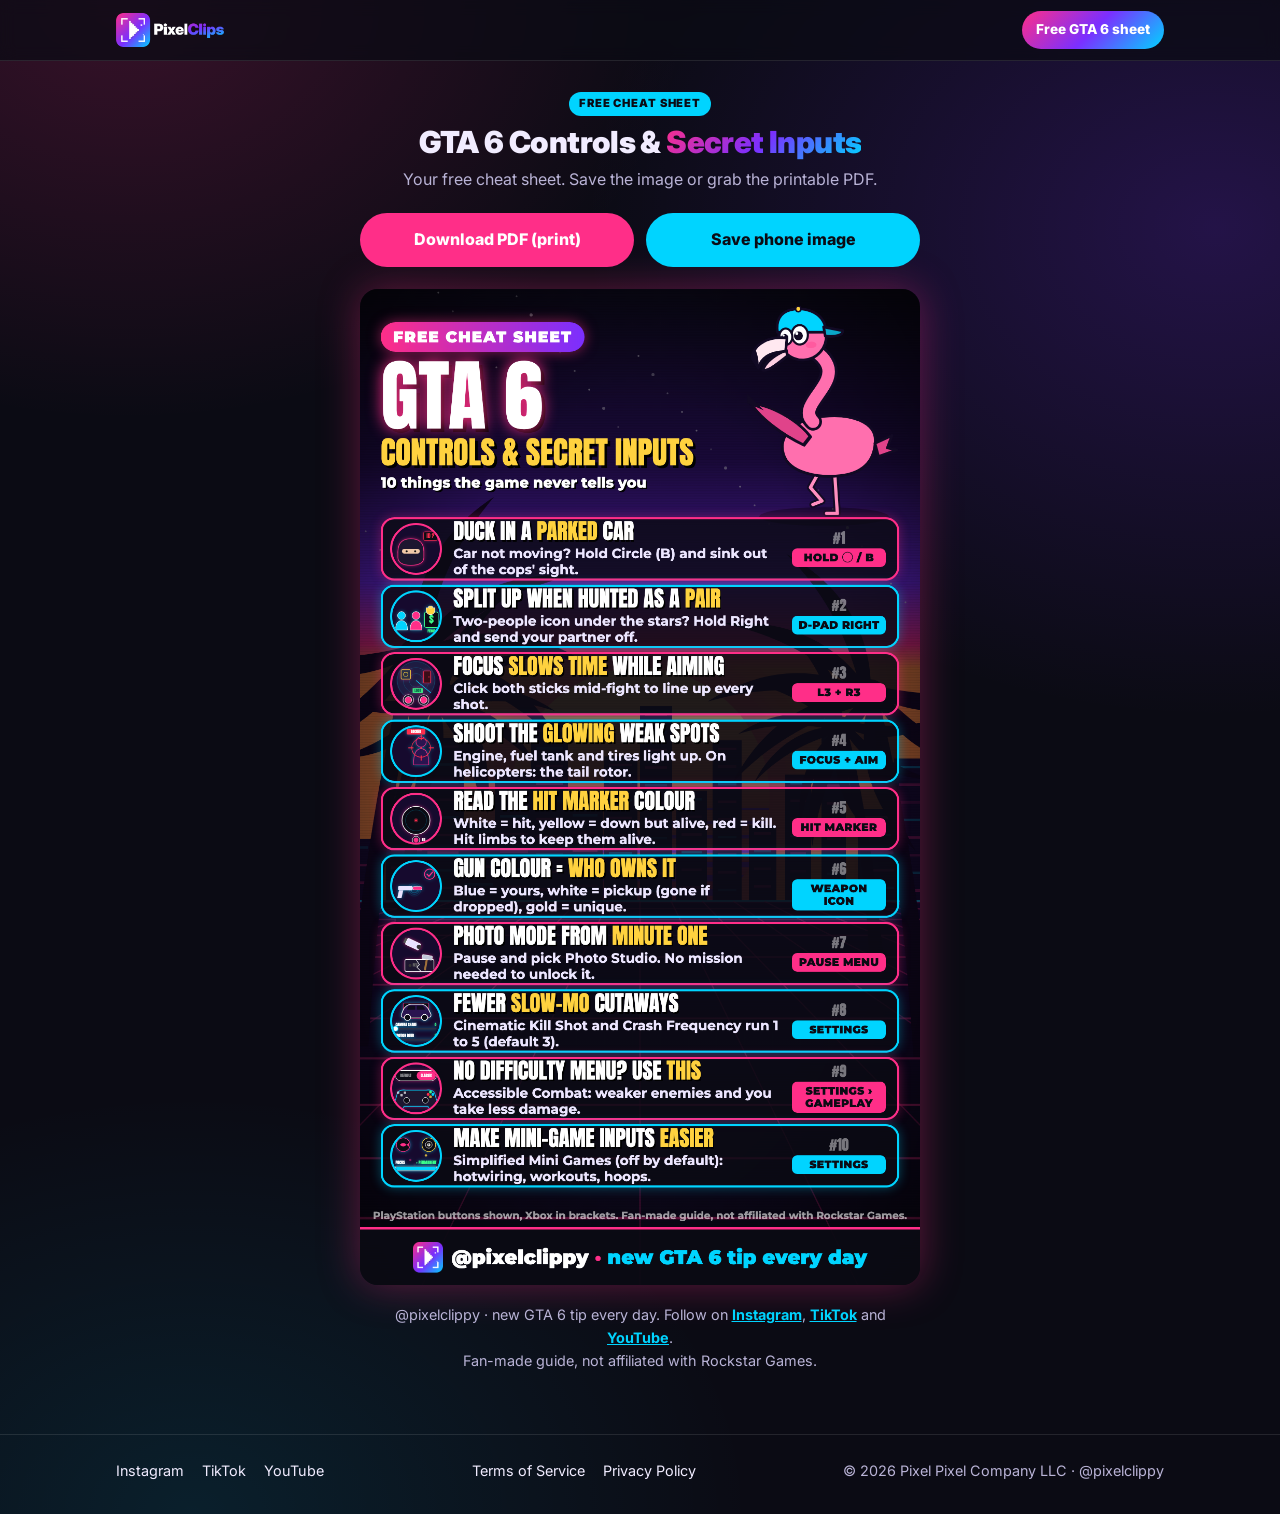
==== gta6-cheat-sheet/index.html @ 6343e616 "Revamp site in the Pixel Clips brand style; add GTA 6 cheat sheet page - Home: logo, bio, Instagram/" ====
<!doctype html>
<html lang="en">
<head>
<meta charset="utf-8">
<meta name="viewport" content="width=device-width, initial-scale=1">
<title>GTA 6 Controls &amp; Secret Inputs Cheat Sheet | Pixel Clips</title>
<meta name="description" content="Free one-page GTA 6 cheat sheet: 10 controls, settings and hidden inputs the game never tells you. From @pixelclippy.">
<meta name="theme-color" content="#0B0B14">
<link rel="icon" type="image/png" href="../assets/favicon.png">
<link rel="apple-touch-icon" href="../assets/apple-touch-icon.png">
<link rel="preconnect" href="https://fonts.googleapis.com">
<link rel="preconnect" href="https://fonts.gstatic.com" crossorigin>
<link href="https://fonts.googleapis.com/css2?family=Inter:wght@400;600;700;800;900&display=swap" rel="stylesheet">
<link rel="stylesheet" href="../assets/site.css">
<meta property="og:type" content="website">
<meta property="og:url" content="https://pixelpixelcompany.github.io/pixelclips-site/gta6-cheat-sheet/">
<meta property="og:title" content="GTA 6 Controls &amp; Secret Inputs Cheat Sheet">
<meta property="og:description" content="10 controls, settings and hidden inputs the game never tells you. Free from @pixelclippy.">
<meta property="og:image" content="https://pixelpixelcompany.github.io/pixelclips-site/gta6-cheat-sheet/gta6-cheat-sheet.png">
<meta property="og:image:width" content="1080">
<meta property="og:image:height" content="1920">
<meta name="twitter:card" content="summary_large_image">
</head>
<body>
<header class="site-header"><div class="wrap">
  <a class="brand" href="../" aria-label="Pixel Clips home"><img src="../assets/wordmark.png" width="800" height="252" alt="Pixel Clips"></a>
  <a class="header-cta" href="../gta6-cheat-sheet/">Free GTA 6 sheet</a>
</div></header>
<main class="wrap">
  <section class="sheet">
    <span class="tag">Free cheat sheet</span>
    <h1>GTA 6 Controls &amp; <span class="grad">Secret Inputs</span></h1>
    <p class="lead">Your free cheat sheet. Save the image or grab the printable PDF.</p>
    <div class="btns">
      <a class="btn btn-pink" href="gta6-cheat-sheet.pdf" download>Download PDF (print)</a>
      <a class="btn btn-cyan" href="gta6-cheat-sheet.png" download>Save phone image</a>
    </div>
    <img class="sheet-img" src="gta6-cheat-sheet.png" width="1080" height="1920" alt="GTA 6 controls and secret inputs cheat sheet: 10 tips with button inputs, hosted by Dash the flamingo">
    <p class="note">@pixelclippy &middot; new GTA 6 tip every day. Follow on <a href="https://www.instagram.com/pixelclippy/">Instagram</a>, <a href="https://www.tiktok.com/@pixelclippy">TikTok</a> and <a href="https://www.youtube.com/@pixelclippy">YouTube</a>.<br>Fan-made guide, not affiliated with Rockstar Games.</p>
  </section>
</main>
<footer class="site-footer"><div class="wrap">
  <nav aria-label="Social"><a href="https://www.instagram.com/pixelclippy/">Instagram</a><a href="https://www.tiktok.com/@pixelclippy">TikTok</a><a href="https://www.youtube.com/@pixelclippy">YouTube</a></nav>
  <nav aria-label="Legal"><a href="../terms.html">Terms of Service</a><a href="../privacy.html">Privacy Policy</a></nav>
  <div>&copy; 2026 Pixel Pixel Company LLC &middot; @pixelclippy</div>
</div></footer>
</body>
</html>
---- assets/site.css ----
/* Pixel Clips site. Brand kit colours: pink #FF2E88, purple #7B2FFF, cyan #00D4FF, background #0B0B14. Font: Inter. */
:root {
  --bg: #0B0B14;
  --panel: #14142a;
  --line: rgba(255, 255, 255, 0.10);
  --pink: #FF2E88;
  --purple: #7B2FFF;
  --cyan: #00D4FF;
  --text: #f1ecff;
  --muted: #b9b3d6;
  --grad: linear-gradient(135deg, #FF2E88 0%, #7B2FFF 50%, #00D4FF 100%);
  --radius: 18px;
}
* { box-sizing: border-box; }
html { -webkit-text-size-adjust: 100%; }
body {
  margin: 0;
  min-height: 100vh;
  display: flex;
  flex-direction: column;
  background-color: var(--bg);
  /* pixel confetti like the banner, pure CSS */
  background-image:
    radial-gradient(800px 600px at 10% 0%, rgba(255, 46, 136, 0.18), transparent 70%),
    radial-gradient(900px 700px at 95% 15%, rgba(123, 47, 255, 0.22), transparent 70%),
    radial-gradient(800px 600px at 15% 100%, rgba(0, 212, 255, 0.10), transparent 70%);
  color: var(--text);
  font-family: "Inter", -apple-system, BlinkMacSystemFont, "Segoe UI", Roboto, sans-serif;
  line-height: 1.6;
  overflow-x: hidden;
}
img { max-width: 100%; height: auto; display: block; }
a { color: var(--cyan); }
a:hover { color: #fff; }
:focus-visible { outline: 3px solid var(--cyan); outline-offset: 3px; border-radius: 6px; }

.wrap { width: 100%; max-width: 1080px; margin: 0 auto; padding: 0 16px; }

/* header */
.site-header { border-bottom: 1px solid var(--line); background: rgba(11, 11, 20, 0.75); backdrop-filter: blur(8px); position: sticky; top: 0; z-index: 10; }
.site-header .wrap { display: flex; align-items: center; justify-content: space-between; gap: 12px; height: 60px; }
.brand { display: block; }
.brand img { height: 34px; width: auto; }
.header-cta { font-weight: 800; font-size: 0.85rem; text-decoration: none; color: #fff; padding: 8px 14px; border-radius: 999px; background: var(--grad); white-space: nowrap; }
.header-cta:hover { color: #fff; filter: brightness(1.1); }

main { flex: 1; }

/* footer */
.site-footer { border-top: 1px solid var(--line); margin-top: 48px; padding: 24px 0 32px; font-size: 0.9rem; color: var(--muted); }
.site-footer .wrap { display: flex; flex-wrap: wrap; gap: 10px 24px; align-items: center; justify-content: space-between; }
.site-footer nav { display: flex; flex-wrap: wrap; gap: 8px 18px; }
.site-footer a { color: var(--text); text-decoration: none; }
.site-footer a:hover { color: var(--cyan); }

/* home hero */
.hero { padding: 28px 0 8px; display: grid; gap: 24px; align-items: center; }
.hero-copy { text-align: center; }
.hero-logo { width: 112px; height: 112px; margin: 0 auto 18px; border-radius: 26px; box-shadow: 0 0 40px rgba(123, 47, 255, 0.5); }
.hero h1 { margin: 0; font-size: 2.6rem; line-height: 1; font-weight: 900; letter-spacing: -0.03em; }
.hero h1 .grad { background: var(--grad); -webkit-background-clip: text; background-clip: text; color: transparent; }
.handle { margin: 8px 0 0; font-weight: 700; color: var(--cyan); }
.bio { margin: 14px auto 0; max-width: 30ch; font-size: 1.15rem; font-weight: 600; color: var(--text); }
.hero-dash { position: relative; max-width: 260px; margin: 0 auto; }
.hero-dash::before { content: ""; position: absolute; inset: 12% 4% 2%; background: radial-gradient(circle, rgba(255, 46, 136, 0.35), transparent 65%); z-index: -1; }
.hero-dash figcaption { text-align: center; font-size: 0.85rem; color: var(--muted); margin-top: 6px; }
.hero-dash strong { color: var(--pink); }

/* social buttons */
.socials { display: grid; gap: 12px; margin: 26px auto 0; max-width: 420px; }
.btn { display: flex; align-items: center; justify-content: center; gap: 10px; min-height: 54px; padding: 12px 20px; border-radius: 999px; font-weight: 800; font-size: 1rem; text-decoration: none; color: #fff; border: 2px solid transparent; transition: transform 0.15s ease, filter 0.15s ease; }
.btn:hover { color: #fff; transform: translateY(-2px); filter: brightness(1.1); }
.btn svg { width: 22px; height: 22px; flex: none; fill: currentColor; }
.btn-ig { background: linear-gradient(90deg, #FF2E88, #7B2FFF); }
.btn-tt { background: #1b1b30; border-color: var(--cyan); }
.btn-yt { background: #1b1b30; border-color: var(--pink); }
.btn-pink { background: var(--pink); }
.btn-cyan { background: var(--cyan); color: var(--bg); }
.btn-cyan:hover { color: var(--bg); }

/* freebie card */
.freebie { margin: 36px auto 0; max-width: 760px; display: grid; grid-template-columns: 96px 1fr; gap: 16px; align-items: center; padding: 16px; border-radius: var(--radius); background: var(--panel); border: 2px solid transparent; background-image: linear-gradient(var(--panel), var(--panel)), var(--grad); background-origin: border-box; background-clip: padding-box, border-box; text-decoration: none; color: var(--text); box-shadow: 0 0 34px rgba(255, 46, 136, 0.22); transition: transform 0.15s ease; }
.freebie:hover { color: var(--text); transform: translateY(-2px); }
.freebie img { width: 96px; border-radius: 10px; }
.tag { display: inline-block; font-size: 0.7rem; font-weight: 900; letter-spacing: 0.08em; text-transform: uppercase; color: var(--bg); background: var(--cyan); padding: 3px 10px; border-radius: 999px; }
.freebie h2 { margin: 8px 0 4px; font-size: 1.15rem; line-height: 1.25; font-weight: 900; }
.freebie p { margin: 0; color: var(--muted); font-size: 0.92rem; line-height: 1.45; }
.freebie .go { display: inline-block; margin-top: 8px; font-weight: 800; color: var(--pink); }

/* cheat sheet page */
.sheet { max-width: 560px; margin: 0 auto; padding: 28px 0 0; text-align: center; }
.sheet h1 { margin: 10px 0 8px; font-size: 1.9rem; line-height: 1.1; font-weight: 900; letter-spacing: -0.02em; }
.sheet h1 .grad { background: var(--grad); -webkit-background-clip: text; background-clip: text; color: transparent; }
.sheet .lead { margin: 0 0 20px; color: var(--muted); }
.sheet .btns { display: grid; gap: 12px; margin: 0 0 22px; }
.sheet-img { width: 100%; border-radius: var(--radius); box-shadow: 0 0 40px rgba(255, 46, 136, 0.35); }
.sheet .note { margin-top: 18px; font-size: 0.9rem; color: var(--muted); }
.sheet .note a { font-weight: 700; }

/* legal pages: original text, restyled */
.legal { max-width: 720px; margin: 0 auto; padding: 32px 0 0; }
.legal h1 { font-size: 1.8rem; line-height: 1.15; font-weight: 900; letter-spacing: -0.02em; margin: 0 0 12px; background: var(--grad); -webkit-background-clip: text; background-clip: text; color: transparent; }
.legal p, .legal li { color: var(--text); }
.legal strong { color: #fff; }
.legal ol { padding-left: 1.3em; }
.legal li { margin-bottom: 10px; }
.legal li::marker { color: var(--pink); font-weight: 800; }
.legal a { overflow-wrap: anywhere; }

@media (min-width: 560px) {
  .socials { grid-template-columns: repeat(3, 1fr); max-width: 640px; }
  .sheet .btns { grid-template-columns: 1fr 1fr; }
}
@media (min-width: 900px) {
  .hero { grid-template-columns: 1.3fr 1fr; padding-top: 56px; }
  .hero-copy { text-align: left; }
  .hero-logo { margin: 0 0 22px; }
  .hero h1 { font-size: 4rem; }
  .bio { margin-left: 0; font-size: 1.3rem; }
  .socials { margin-left: 0; }
  .hero-dash { max-width: 340px; }
  .freebie { grid-template-columns: 130px 1fr; padding: 20px; gap: 24px; }
  .freebie img { width: 130px; }
  .freebie h2 { font-size: 1.4rem; }
}
@media (prefers-reduced-motion: reduce) { * { transition: none !important; } }
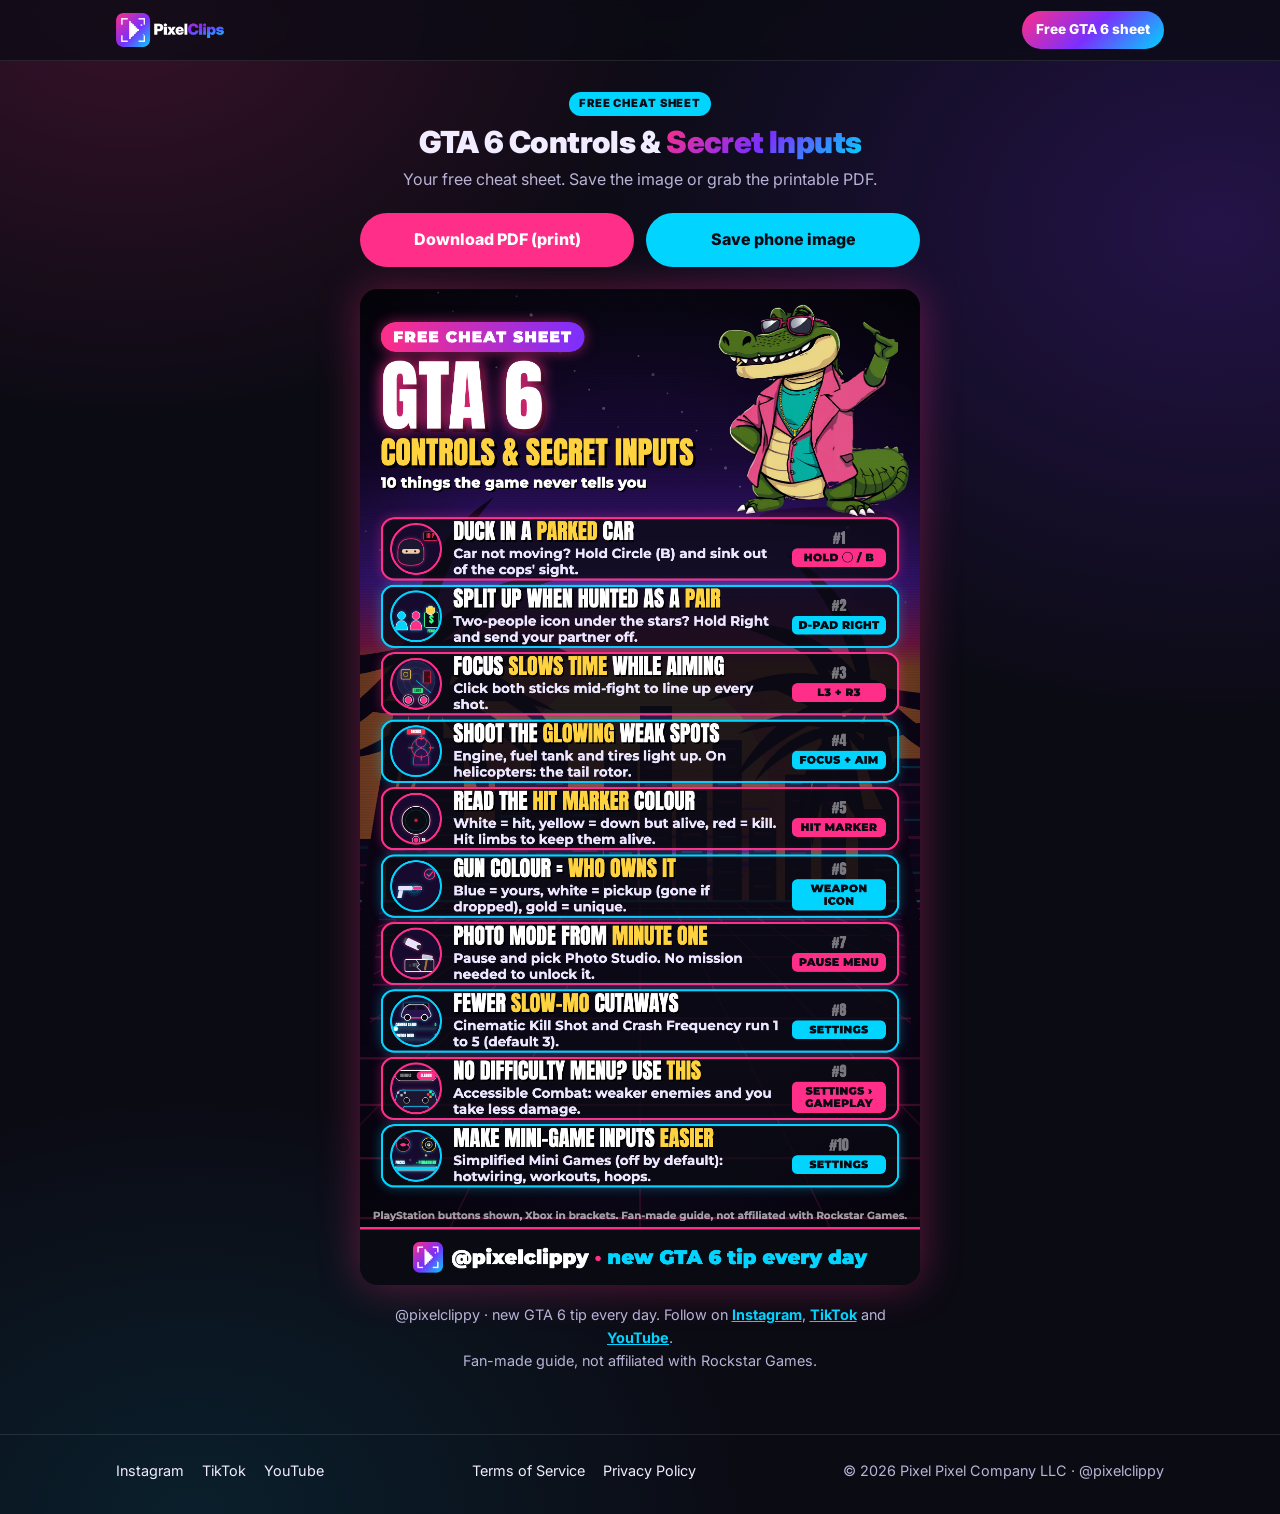
==== commit 020eab10: "Replace Dash with Vinnie (home mascot, cheat sheet header, PNG/PDF, thumbnail) Co-Authored-By: Claud" ====
--- a/gta6-cheat-sheet/index.html
+++ b/gta6-cheat-sheet/index.html
@@ -35,7 +35,7 @@
       <a class="btn btn-pink" href="gta6-cheat-sheet.pdf" download>Download PDF (print)</a>
       <a class="btn btn-cyan" href="gta6-cheat-sheet.png" download>Save phone image</a>
     </div>
-    <img class="sheet-img" src="gta6-cheat-sheet.png" width="1080" height="1920" alt="GTA 6 controls and secret inputs cheat sheet: 10 tips with button inputs, hosted by Dash the flamingo">
+    <img class="sheet-img" src="gta6-cheat-sheet.png" width="1080" height="1920" alt="GTA 6 controls and secret inputs cheat sheet: 10 tips with button inputs, hosted by Vinnie the alligator">
     <p class="note">@pixelclippy &middot; new GTA 6 tip every day. Follow on <a href="https://www.instagram.com/pixelclippy/">Instagram</a>, <a href="https://www.tiktok.com/@pixelclippy">TikTok</a> and <a href="https://www.youtube.com/@pixelclippy">YouTube</a>.<br>Fan-made guide, not affiliated with Rockstar Games.</p>
   </section>
 </main>
--- a/assets/site.css
+++ b/assets/site.css
@@ -61,10 +61,10 @@
 .hero h1 .grad { background: var(--grad); -webkit-background-clip: text; background-clip: text; color: transparent; }
 .handle { margin: 8px 0 0; font-weight: 700; color: var(--cyan); }
 .bio { margin: 14px auto 0; max-width: 30ch; font-size: 1.15rem; font-weight: 600; color: var(--text); }
-.hero-dash { position: relative; max-width: 260px; margin: 0 auto; }
-.hero-dash::before { content: ""; position: absolute; inset: 12% 4% 2%; background: radial-gradient(circle, rgba(255, 46, 136, 0.35), transparent 65%); z-index: -1; }
-.hero-dash figcaption { text-align: center; font-size: 0.85rem; color: var(--muted); margin-top: 6px; }
-.hero-dash strong { color: var(--pink); }
+.hero-host { position: relative; max-width: 260px; margin: 0 auto; }
+.hero-host::before { content: ""; position: absolute; inset: 12% 4% 2%; background: radial-gradient(circle, rgba(255, 46, 136, 0.35), transparent 65%); z-index: -1; }
+.hero-host figcaption { text-align: center; font-size: 0.85rem; color: var(--muted); margin-top: 6px; }
+.hero-host strong { color: var(--pink); }
 
 /* social buttons */
 .socials { display: grid; gap: 12px; margin: 26px auto 0; max-width: 420px; }
@@ -118,7 +118,7 @@
   .hero h1 { font-size: 4rem; }
   .bio { margin-left: 0; font-size: 1.3rem; }
   .socials { margin-left: 0; }
-  .hero-dash { max-width: 340px; }
+  .hero-host { max-width: 340px; }
   .freebie { grid-template-columns: 130px 1fr; padding: 20px; gap: 24px; }
   .freebie img { width: 130px; }
   .freebie h2 { font-size: 1.4rem; }
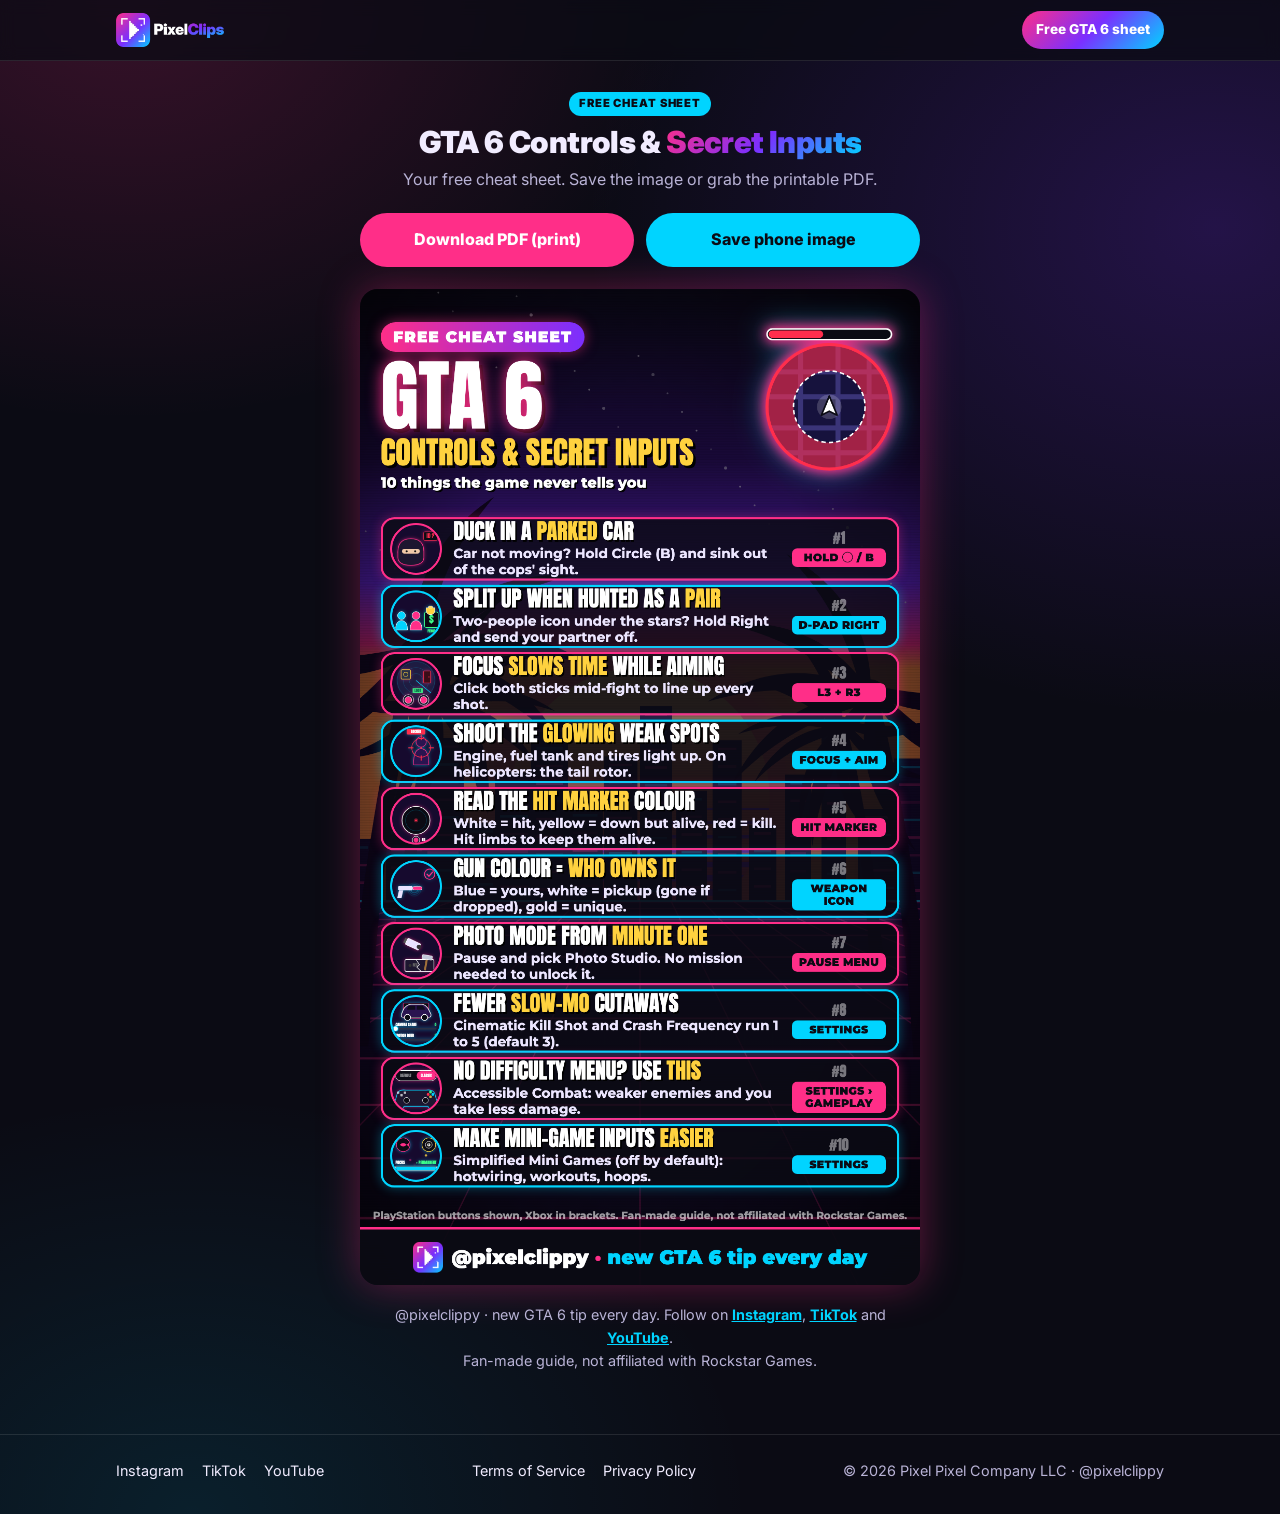
==== commit 7e43ed1b: "Remove mascot: tip-art hero, no-character cheat sheet Co-Authored-By: Claude Opus 5.5 <noreply@anthr" ====
--- a/gta6-cheat-sheet/index.html
+++ b/gta6-cheat-sheet/index.html
@@ -35,7 +35,7 @@
       <a class="btn btn-pink" href="gta6-cheat-sheet.pdf" download>Download PDF (print)</a>
       <a class="btn btn-cyan" href="gta6-cheat-sheet.png" download>Save phone image</a>
     </div>
-    <img class="sheet-img" src="gta6-cheat-sheet.png" width="1080" height="1920" alt="GTA 6 controls and secret inputs cheat sheet: 10 tips with button inputs, hosted by Vinnie the alligator">
+    <img class="sheet-img" src="gta6-cheat-sheet.png" width="1080" height="1920" alt="GTA 6 controls and secret inputs cheat sheet: 10 tips with button inputs">
     <p class="note">@pixelclippy &middot; new GTA 6 tip every day. Follow on <a href="https://www.instagram.com/pixelclippy/">Instagram</a>, <a href="https://www.tiktok.com/@pixelclippy">TikTok</a> and <a href="https://www.youtube.com/@pixelclippy">YouTube</a>.<br>Fan-made guide, not affiliated with Rockstar Games.</p>
   </section>
 </main>
--- a/assets/site.css
+++ b/assets/site.css
@@ -61,10 +61,11 @@
 .hero h1 .grad { background: var(--grad); -webkit-background-clip: text; background-clip: text; color: transparent; }
 .handle { margin: 8px 0 0; font-weight: 700; color: var(--cyan); }
 .bio { margin: 14px auto 0; max-width: 30ch; font-size: 1.15rem; font-weight: 600; color: var(--text); }
-.hero-host { position: relative; max-width: 260px; margin: 0 auto; }
-.hero-host::before { content: ""; position: absolute; inset: 12% 4% 2%; background: radial-gradient(circle, rgba(255, 46, 136, 0.35), transparent 65%); z-index: -1; }
-.hero-host figcaption { text-align: center; font-size: 0.85rem; color: var(--muted); margin-top: 6px; }
-.hero-host strong { color: var(--pink); }
+.hero-art { position: relative; max-width: 420px; margin: 0 auto; isolation: isolate; }
+.hero-art img { width: 100%; height: auto; }
+.hero-art::before { content: ""; position: absolute; inset: 4% 0 24%; background: radial-gradient(circle, rgba(255, 46, 136, 0.3), rgba(123, 47, 255, 0.15) 50%, transparent 70%); z-index: -1; }
+.hero-art figcaption { text-align: center; font-size: 1.6rem; line-height: 1.1; font-weight: 900; letter-spacing: -0.02em; text-transform: uppercase; color: #fff; text-shadow: 0 0 24px rgba(255, 46, 136, 0.6); margin-top: 4px; }
+.hero-art .grad { background: var(--grad); -webkit-background-clip: text; background-clip: text; color: transparent; text-shadow: none; }
 
 /* social buttons */
 .socials { display: grid; gap: 12px; margin: 26px auto 0; max-width: 420px; }
@@ -118,7 +119,7 @@
   .hero h1 { font-size: 4rem; }
   .bio { margin-left: 0; font-size: 1.3rem; }
   .socials { margin-left: 0; }
-  .hero-host { max-width: 340px; }
+  .hero-art { max-width: 340px; }
   .freebie { grid-template-columns: 130px 1fr; padding: 20px; gap: 24px; }
   .freebie img { width: 130px; }
   .freebie h2 { font-size: 1.4rem; }
